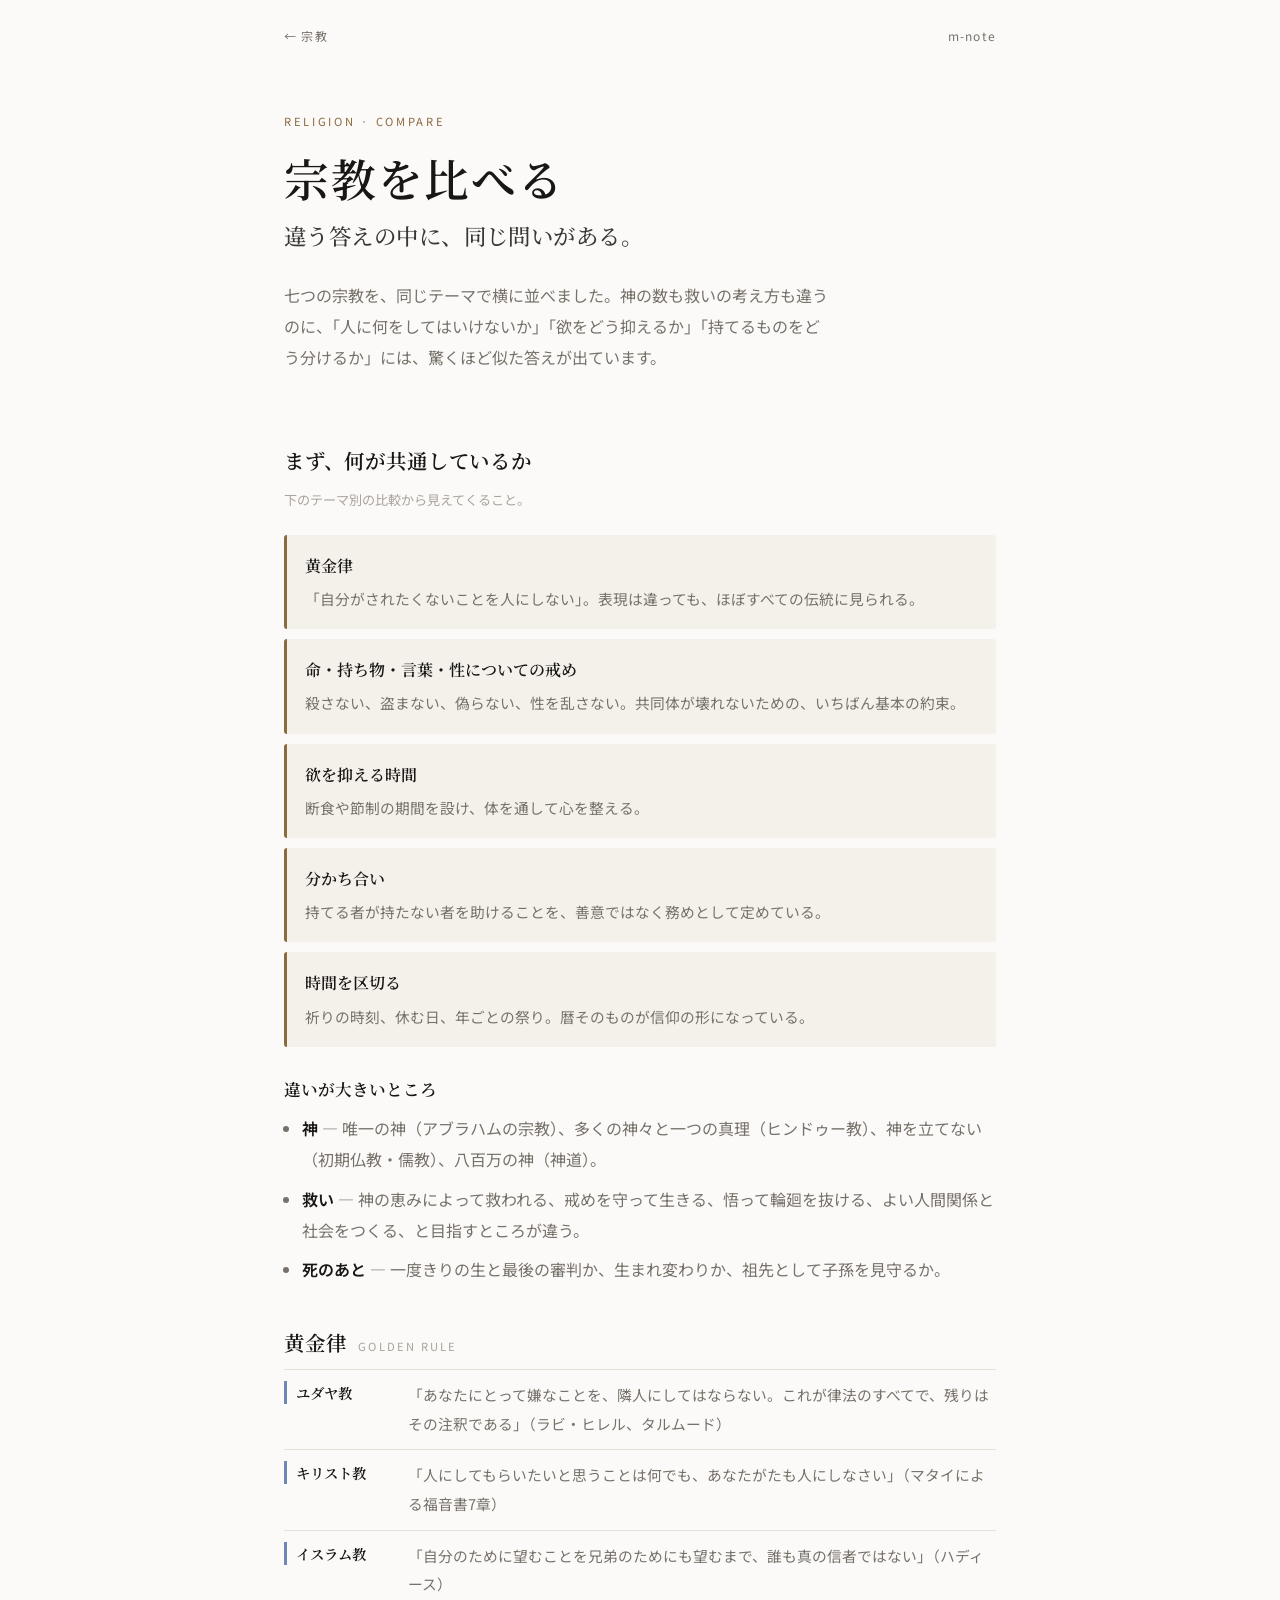
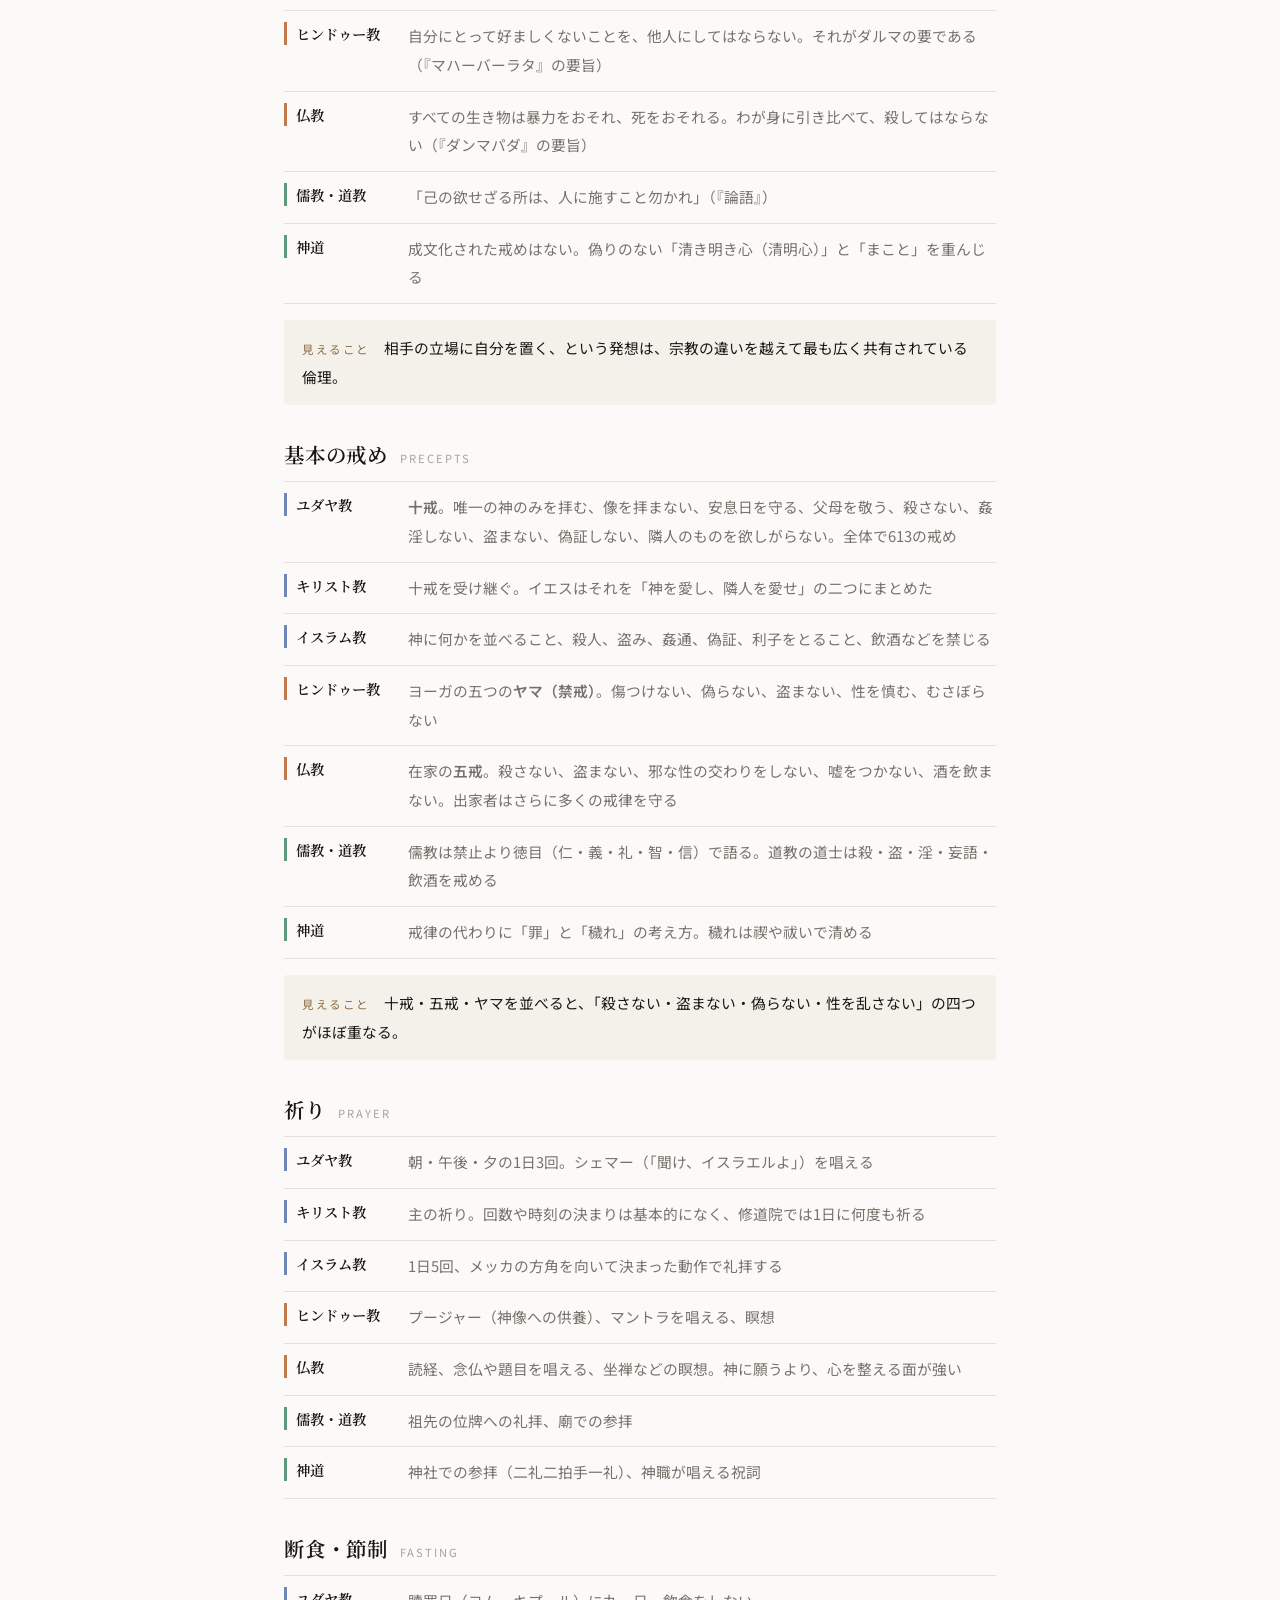
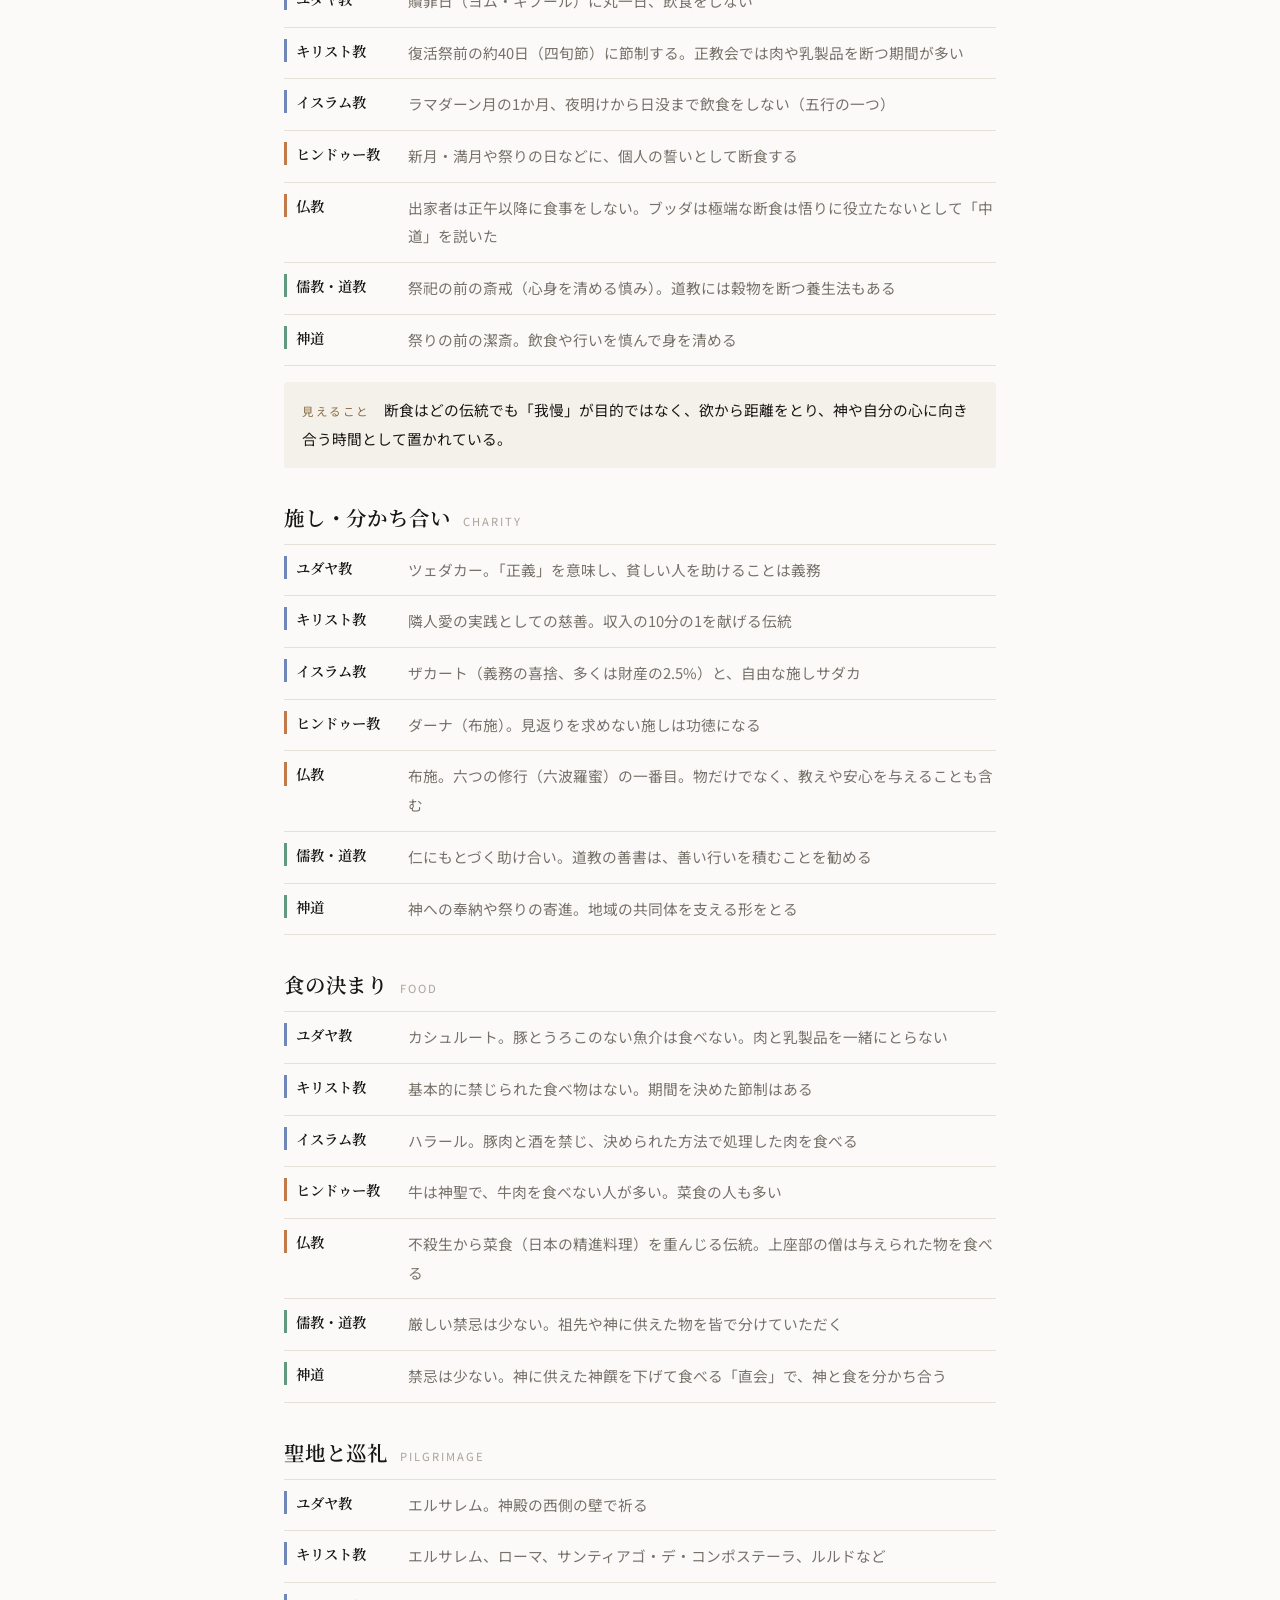
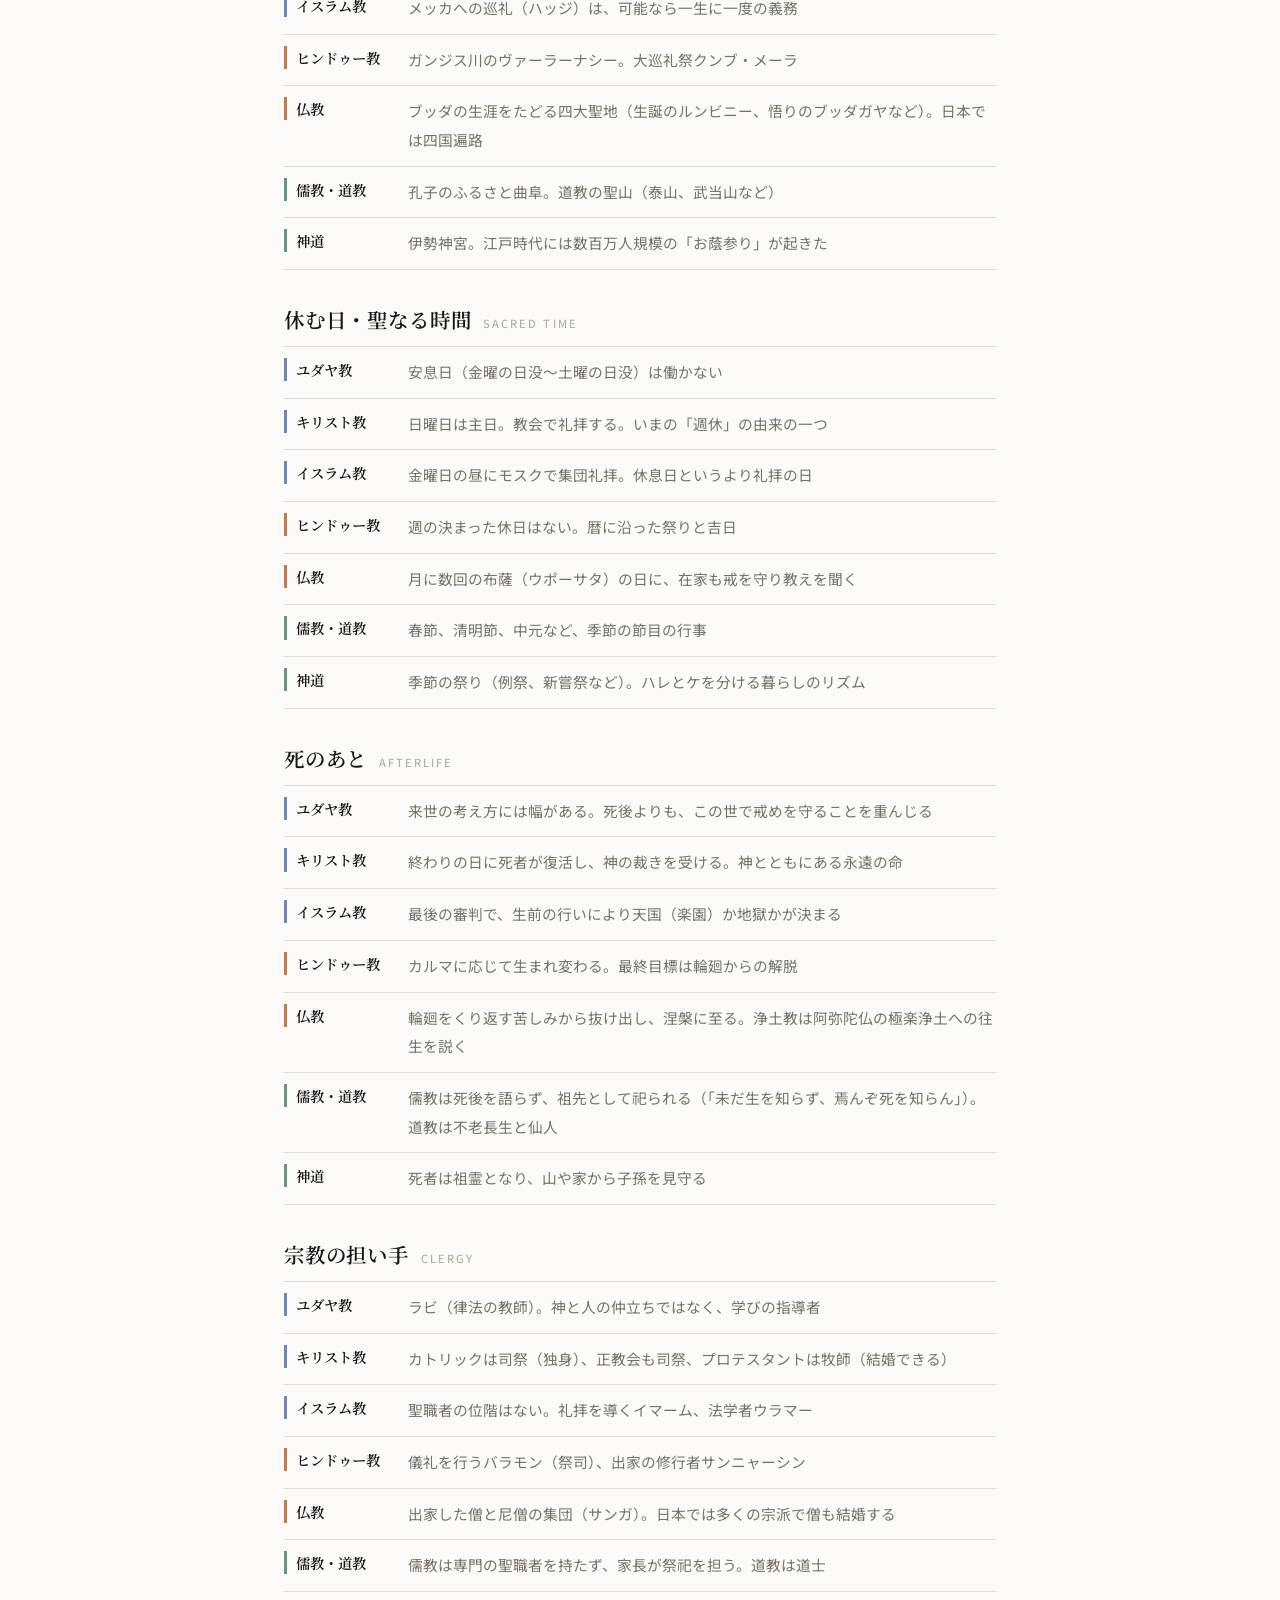
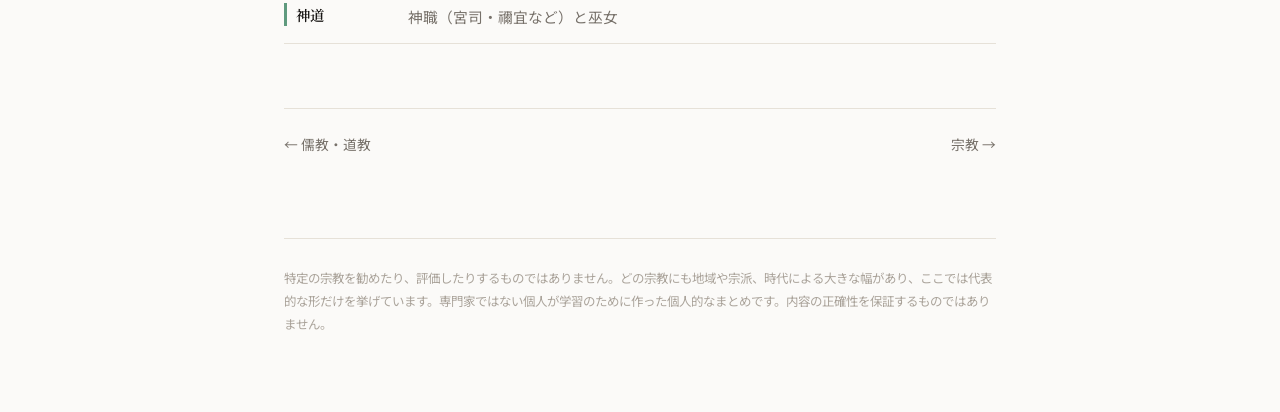
==== compare.html @ dc2576c8 "ユダヤ教・キリスト教・イスラム教・ヒンドゥー教・儒教道教のノートと、宗教を比べるページを追加 Co-Authored-By: Claude Opus 5.5 <noreply@anthropic.co" ====
<!DOCTYPE html>
<html lang="ja">
<head>
<meta charset="UTF-8">
<meta name="viewport" content="width=device-width, initial-scale=1">
<title>宗教を比べる｜宗教</title>
<meta name="description" content="ユダヤ教・キリスト教・イスラム教・ヒンドゥー教・仏教・儒教道教・神道の七つを、黄金律、戒め、祈り、断食、施し、食の決まり、巡礼、休む日、死のあと、担い手のテーマで並べて比べるノート。">
<link rel="preconnect" href="https://fonts.googleapis.com">
<link rel="preconnect" href="https://fonts.gstatic.com" crossorigin>
<link href="https://fonts.googleapis.com/css2?family=Noto+Sans+JP:wght@400;500;700&family=Noto+Serif+JP:wght@500;600;700&display=swap" rel="stylesheet">
<link rel="stylesheet" href="style.css">
</head>
<body>
<div class="wrap">
  <div class="top"><a class="back" href="./">← 宗教</a><a class="sitemark" href="../">m-note</a></div>

  <header class="hero">
    <p class="eyebrow">RELIGION · COMPARE</p>
    <h1>宗教を比べる</h1>
    <p class="mn-tagline">違う答えの中に、同じ問いがある。</p>
    <p class="lead">七つの宗教を、同じテーマで横に並べました。神の数も救いの考え方も違うのに、「人に何をしてはいけないか」「欲をどう抑えるか」「持てるものをどう分けるか」には、驚くほど似た答えが出ています。</p>
  </header>

  <section>
    <h2>まず、何が共通しているか</h2>
    <p class="note">下のテーマ別の比較から見えてくること。</p>
    <ul class="points">
      <li><b>黄金律</b><span>「自分がされたくないことを人にしない」。表現は違っても、ほぼすべての伝統に見られる。</span></li>
      <li><b>命・持ち物・言葉・性についての戒め</b><span>殺さない、盗まない、偽らない、性を乱さない。共同体が壊れないための、いちばん基本の約束。</span></li>
      <li><b>欲を抑える時間</b><span>断食や節制の期間を設け、体を通して心を整える。</span></li>
      <li><b>分かち合い</b><span>持てる者が持たない者を助けることを、善意ではなく務めとして定めている。</span></li>
      <li><b>時間を区切る</b><span>祈りの時刻、休む日、年ごとの祭り。暦そのものが信仰の形になっている。</span></li>
    </ul>
    <h3>違いが大きいところ</h3>
    <ul class="plain">
      <li><strong>神</strong> — 唯一の神（アブラハムの宗教）、多くの神々と一つの真理（ヒンドゥー教）、神を立てない（初期仏教・儒教）、八百万の神（神道）。</li>
      <li><strong>救い</strong> — 神の恵みによって救われる、戒めを守って生きる、悟って輪廻を抜ける、よい人間関係と社会をつくる、と目指すところが違う。</li>
      <li><strong>死のあと</strong> — 一度きりの生と最後の審判か、生まれ変わりか、祖先として子孫を見守るか。</li>
    </ul>
  </section>

  <div class="theme" id="golden">
    <h2>黄金律<small>GOLDEN RULE</small></h2>
    <div class="cmp">
      <div class="abraham"><b>ユダヤ教</b><span>「あなたにとって嫌なことを、隣人にしてはならない。これが律法のすべてで、残りはその注釈である」（ラビ・ヒレル、タルムード）</span></div>
      <div class="abraham"><b>キリスト教</b><span>「人にしてもらいたいと思うことは何でも、あなたがたも人にしなさい」（マタイによる福音書7章）</span></div>
      <div class="abraham"><b>イスラム教</b><span>「自分のために望むことを兄弟のためにも望むまで、誰も真の信者ではない」（ハディース）</span></div>
      <div class="india"><b>ヒンドゥー教</b><span>自分にとって好ましくないことを、他人にしてはならない。それがダルマの要である（『マハーバーラタ』の要旨）</span></div>
      <div class="india"><b>仏教</b><span>すべての生き物は暴力をおそれ、死をおそれる。わが身に引き比べて、殺してはならない（『ダンマパダ』の要旨）</span></div>
      <div class="eastasia"><b>儒教・道教</b><span>「己の欲せざる所は、人に施すこと勿かれ」（『論語』）</span></div>
      <div class="eastasia"><b>神道</b><span>成文化された戒めはない。偽りのない「清き明き心（清明心）」と「まこと」を重んじる</span></div>
    </div>
    <p class="insight">相手の立場に自分を置く、という発想は、宗教の違いを越えて最も広く共有されている倫理。</p>
  </div>

  <div class="theme" id="precepts">
    <h2>基本の戒め<small>PRECEPTS</small></h2>
    <div class="cmp">
      <div class="abraham"><b>ユダヤ教</b><span><strong>十戒</strong>。唯一の神のみを拝む、像を拝まない、安息日を守る、父母を敬う、殺さない、姦淫しない、盗まない、偽証しない、隣人のものを欲しがらない。全体で613の戒め</span></div>
      <div class="abraham"><b>キリスト教</b><span>十戒を受け継ぐ。イエスはそれを「神を愛し、隣人を愛せ」の二つにまとめた</span></div>
      <div class="abraham"><b>イスラム教</b><span>神に何かを並べること、殺人、盗み、姦通、偽証、利子をとること、飲酒などを禁じる</span></div>
      <div class="india"><b>ヒンドゥー教</b><span>ヨーガの五つの<strong>ヤマ（禁戒）</strong>。傷つけない、偽らない、盗まない、性を慎む、むさぼらない</span></div>
      <div class="india"><b>仏教</b><span>在家の<strong>五戒</strong>。殺さない、盗まない、邪な性の交わりをしない、嘘をつかない、酒を飲まない。出家者はさらに多くの戒律を守る</span></div>
      <div class="eastasia"><b>儒教・道教</b><span>儒教は禁止より徳目（仁・義・礼・智・信）で語る。道教の道士は殺・盗・淫・妄語・飲酒を戒める</span></div>
      <div class="eastasia"><b>神道</b><span>戒律の代わりに「罪」と「穢れ」の考え方。穢れは禊や祓いで清める</span></div>
    </div>
    <p class="insight">十戒・五戒・ヤマを並べると、「殺さない・盗まない・偽らない・性を乱さない」の四つがほぼ重なる。</p>
  </div>

  <div class="theme" id="prayer">
    <h2>祈り<small>PRAYER</small></h2>
    <div class="cmp">
      <div class="abraham"><b>ユダヤ教</b><span>朝・午後・夕の1日3回。シェマー（「聞け、イスラエルよ」）を唱える</span></div>
      <div class="abraham"><b>キリスト教</b><span>主の祈り。回数や時刻の決まりは基本的になく、修道院では1日に何度も祈る</span></div>
      <div class="abraham"><b>イスラム教</b><span>1日5回、メッカの方角を向いて決まった動作で礼拝する</span></div>
      <div class="india"><b>ヒンドゥー教</b><span>プージャー（神像への供養）、マントラを唱える、瞑想</span></div>
      <div class="india"><b>仏教</b><span>読経、念仏や題目を唱える、坐禅などの瞑想。神に願うより、心を整える面が強い</span></div>
      <div class="eastasia"><b>儒教・道教</b><span>祖先の位牌への礼拝、廟での参拝</span></div>
      <div class="eastasia"><b>神道</b><span>神社での参拝（二礼二拍手一礼）、神職が唱える祝詞</span></div>
    </div>
  </div>

  <div class="theme" id="fasting">
    <h2>断食・節制<small>FASTING</small></h2>
    <div class="cmp">
      <div class="abraham"><b>ユダヤ教</b><span>贖罪日（ヨム・キプール）に丸一日、飲食をしない</span></div>
      <div class="abraham"><b>キリスト教</b><span>復活祭前の約40日（四旬節）に節制する。正教会では肉や乳製品を断つ期間が多い</span></div>
      <div class="abraham"><b>イスラム教</b><span>ラマダーン月の1か月、夜明けから日没まで飲食をしない（五行の一つ）</span></div>
      <div class="india"><b>ヒンドゥー教</b><span>新月・満月や祭りの日などに、個人の誓いとして断食する</span></div>
      <div class="india"><b>仏教</b><span>出家者は正午以降に食事をしない。ブッダは極端な断食は悟りに役立たないとして「中道」を説いた</span></div>
      <div class="eastasia"><b>儒教・道教</b><span>祭祀の前の斎戒（心身を清める慎み）。道教には穀物を断つ養生法もある</span></div>
      <div class="eastasia"><b>神道</b><span>祭りの前の潔斎。飲食や行いを慎んで身を清める</span></div>
    </div>
    <p class="insight">断食はどの伝統でも「我慢」が目的ではなく、欲から距離をとり、神や自分の心に向き合う時間として置かれている。</p>
  </div>

  <div class="theme" id="charity">
    <h2>施し・分かち合い<small>CHARITY</small></h2>
    <div class="cmp">
      <div class="abraham"><b>ユダヤ教</b><span>ツェダカー。「正義」を意味し、貧しい人を助けることは義務</span></div>
      <div class="abraham"><b>キリスト教</b><span>隣人愛の実践としての慈善。収入の10分の1を献げる伝統</span></div>
      <div class="abraham"><b>イスラム教</b><span>ザカート（義務の喜捨、多くは財産の2.5%）と、自由な施しサダカ</span></div>
      <div class="india"><b>ヒンドゥー教</b><span>ダーナ（布施）。見返りを求めない施しは功徳になる</span></div>
      <div class="india"><b>仏教</b><span>布施。六つの修行（六波羅蜜）の一番目。物だけでなく、教えや安心を与えることも含む</span></div>
      <div class="eastasia"><b>儒教・道教</b><span>仁にもとづく助け合い。道教の善書は、善い行いを積むことを勧める</span></div>
      <div class="eastasia"><b>神道</b><span>神への奉納や祭りの寄進。地域の共同体を支える形をとる</span></div>
    </div>
  </div>

  <div class="theme" id="food">
    <h2>食の決まり<small>FOOD</small></h2>
    <div class="cmp">
      <div class="abraham"><b>ユダヤ教</b><span>カシュルート。豚とうろこのない魚介は食べない。肉と乳製品を一緒にとらない</span></div>
      <div class="abraham"><b>キリスト教</b><span>基本的に禁じられた食べ物はない。期間を決めた節制はある</span></div>
      <div class="abraham"><b>イスラム教</b><span>ハラール。豚肉と酒を禁じ、決められた方法で処理した肉を食べる</span></div>
      <div class="india"><b>ヒンドゥー教</b><span>牛は神聖で、牛肉を食べない人が多い。菜食の人も多い</span></div>
      <div class="india"><b>仏教</b><span>不殺生から菜食（日本の精進料理）を重んじる伝統。上座部の僧は与えられた物を食べる</span></div>
      <div class="eastasia"><b>儒教・道教</b><span>厳しい禁忌は少ない。祖先や神に供えた物を皆で分けていただく</span></div>
      <div class="eastasia"><b>神道</b><span>禁忌は少ない。神に供えた神饌を下げて食べる「直会」で、神と食を分かち合う</span></div>
    </div>
  </div>

  <div class="theme" id="pilgrimage">
    <h2>聖地と巡礼<small>PILGRIMAGE</small></h2>
    <div class="cmp">
      <div class="abraham"><b>ユダヤ教</b><span>エルサレム。神殿の西側の壁で祈る</span></div>
      <div class="abraham"><b>キリスト教</b><span>エルサレム、ローマ、サンティアゴ・デ・コンポステーラ、ルルドなど</span></div>
      <div class="abraham"><b>イスラム教</b><span>メッカへの巡礼（ハッジ）は、可能なら一生に一度の義務</span></div>
      <div class="india"><b>ヒンドゥー教</b><span>ガンジス川のヴァーラーナシー。大巡礼祭クンブ・メーラ</span></div>
      <div class="india"><b>仏教</b><span>ブッダの生涯をたどる四大聖地（生誕のルンビニー、悟りのブッダガヤなど）。日本では四国遍路</span></div>
      <div class="eastasia"><b>儒教・道教</b><span>孔子のふるさと曲阜。道教の聖山（泰山、武当山など）</span></div>
      <div class="eastasia"><b>神道</b><span>伊勢神宮。江戸時代には数百万人規模の「お蔭参り」が起きた</span></div>
    </div>
  </div>

  <div class="theme" id="rest">
    <h2>休む日・聖なる時間<small>SACRED TIME</small></h2>
    <div class="cmp">
      <div class="abraham"><b>ユダヤ教</b><span>安息日（金曜の日没〜土曜の日没）は働かない</span></div>
      <div class="abraham"><b>キリスト教</b><span>日曜日は主日。教会で礼拝する。いまの「週休」の由来の一つ</span></div>
      <div class="abraham"><b>イスラム教</b><span>金曜日の昼にモスクで集団礼拝。休息日というより礼拝の日</span></div>
      <div class="india"><b>ヒンドゥー教</b><span>週の決まった休日はない。暦に沿った祭りと吉日</span></div>
      <div class="india"><b>仏教</b><span>月に数回の布薩（ウポーサタ）の日に、在家も戒を守り教えを聞く</span></div>
      <div class="eastasia"><b>儒教・道教</b><span>春節、清明節、中元など、季節の節目の行事</span></div>
      <div class="eastasia"><b>神道</b><span>季節の祭り（例祭、新嘗祭など）。ハレとケを分ける暮らしのリズム</span></div>
    </div>
  </div>

  <div class="theme" id="afterlife">
    <h2>死のあと<small>AFTERLIFE</small></h2>
    <div class="cmp">
      <div class="abraham"><b>ユダヤ教</b><span>来世の考え方には幅がある。死後よりも、この世で戒めを守ることを重んじる</span></div>
      <div class="abraham"><b>キリスト教</b><span>終わりの日に死者が復活し、神の裁きを受ける。神とともにある永遠の命</span></div>
      <div class="abraham"><b>イスラム教</b><span>最後の審判で、生前の行いにより天国（楽園）か地獄かが決まる</span></div>
      <div class="india"><b>ヒンドゥー教</b><span>カルマに応じて生まれ変わる。最終目標は輪廻からの解脱</span></div>
      <div class="india"><b>仏教</b><span>輪廻をくり返す苦しみから抜け出し、涅槃に至る。浄土教は阿弥陀仏の極楽浄土への往生を説く</span></div>
      <div class="eastasia"><b>儒教・道教</b><span>儒教は死後を語らず、祖先として祀られる（「未だ生を知らず、焉んぞ死を知らん」）。道教は不老長生と仙人</span></div>
      <div class="eastasia"><b>神道</b><span>死者は祖霊となり、山や家から子孫を見守る</span></div>
    </div>
  </div>

  <div class="theme" id="clergy">
    <h2>宗教の担い手<small>CLERGY</small></h2>
    <div class="cmp">
      <div class="abraham"><b>ユダヤ教</b><span>ラビ（律法の教師）。神と人の仲立ちではなく、学びの指導者</span></div>
      <div class="abraham"><b>キリスト教</b><span>カトリックは司祭（独身）、正教会も司祭、プロテスタントは牧師（結婚できる）</span></div>
      <div class="abraham"><b>イスラム教</b><span>聖職者の位階はない。礼拝を導くイマーム、法学者ウラマー</span></div>
      <div class="india"><b>ヒンドゥー教</b><span>儀礼を行うバラモン（祭司）、出家の修行者サンニャーシン</span></div>
      <div class="india"><b>仏教</b><span>出家した僧と尼僧の集団（サンガ）。日本では多くの宗派で僧も結婚する</span></div>
      <div class="eastasia"><b>儒教・道教</b><span>儒教は専門の聖職者を持たず、家長が祭祀を担う。道教は道士</span></div>
      <div class="eastasia"><b>神道</b><span>神職（宮司・禰宜など）と巫女</span></div>
    </div>
  </div>

  <nav class="pager"><a href="confucianism-taoism.html">← 儒教・道教</a><a href="./">宗教 →</a></nav>

  <footer>
    <p>特定の宗教を勧めたり、評価したりするものではありません。どの宗教にも地域や宗派、時代による大きな幅があり、ここでは代表的な形だけを挙げています。専門家ではない個人が学習のために作った個人的なまとめです。内容の正確性を保証するものではありません。</p>
  </footer>
</div>
</body>
</html>
---- style.css ----
/* 宗教ノートの各ページで共通に使うスタイル(入口の index.html は自己完結) */
:root{
  --bg:#fbfaf8; --ink:#191715; --muted:#77716a; --faint:#aaa39a;
  --line:#e6e1d8; --card:#f4f1eb; --accent:#8a6a3f;
  --c-abraham:#6f86b8; --c-india:#c27a4a; --c-eastasia:#5f9a7e;
}
@media (prefers-color-scheme: dark){
  :root:not([data-theme="light"]){
    --bg:#100f0e; --ink:#efece7; --muted:#958f85; --faint:#5f5a52;
    --line:#272421; --card:#181614; --accent:#c9a273;
    --c-abraham:#8fa6d8; --c-india:#e09a6a; --c-eastasia:#7fbf9f;
  }
}
:root[data-theme="dark"]{
  --bg:#100f0e; --ink:#efece7; --muted:#958f85; --faint:#5f5a52;
  --line:#272421; --card:#181614; --accent:#c9a273;
  --c-abraham:#8fa6d8; --c-india:#e09a6a; --c-eastasia:#7fbf9f;
}
*{box-sizing:border-box}
body{margin:0;background:var(--bg);color:var(--ink);font-family:"Noto Sans JP",system-ui,sans-serif;
  font-size:16px;line-height:1.95;-webkit-font-smoothing:antialiased}
body.abraham{--fam:var(--c-abraham)} body.india{--fam:var(--c-india)} body.eastasia{--fam:var(--c-eastasia)}
a{color:inherit}
.wrap{max-width:48rem;margin:0 auto;padding:0 16px}
@media (min-width:640px){.wrap{padding:0 28px}}

.top{display:flex;justify-content:space-between;gap:12px;padding:24px 0 0}
.back,.sitemark{font-size:.75rem;letter-spacing:.1em;color:var(--muted);text-decoration:none}
.back:hover,.sitemark:hover{color:var(--ink)}

header.hero{padding:64px 0 16px}
.eyebrow{font-size:.7rem;letter-spacing:.24em;color:var(--fam,var(--accent));margin:0 0 14px}
h1{font-family:"Noto Serif JP",serif;font-weight:600;font-size:clamp(2rem,6vw,2.8rem);line-height:1.4;margin:0 0 6px;letter-spacing:.04em}
.mn-tagline{font-family:"Noto Serif JP",serif;font-weight:500;font-size:clamp(1.05rem,2.6vw,1.4rem);line-height:1.75;letter-spacing:.02em;margin:.1em 0 1.1em;opacity:.85}
.lead{color:var(--muted);margin:0;max-width:34em}

section{padding:52px 0 0}
h2{font-family:"Noto Serif JP",serif;font-weight:600;font-size:1.28rem;letter-spacing:.04em;margin:0 0 6px}
.note{color:var(--faint);font-size:.82rem;margin:0 0 22px}
h3{font-family:"Noto Serif JP",serif;font-weight:600;font-size:1.04rem;margin:26px 0 8px}
p{margin:0 0 14px}
strong{font-weight:600}

/* 一目でわかる */
dl.facts{display:grid;grid-template-columns:auto 1fr;gap:0;margin:0;border-top:1px solid var(--line)}
dl.facts dt,dl.facts dd{padding:11px 0;border-bottom:1px solid var(--line);margin:0;font-size:.93rem}
dl.facts dt{color:var(--faint);font-size:.78rem;letter-spacing:.08em;padding-right:22px;white-space:nowrap}

/* 教えのカード */
.points{list-style:none;margin:0;padding:0;display:grid;gap:10px}
.points li{padding:15px 18px;background:var(--card);border-radius:3px;border-left:3px solid var(--fam,var(--accent))}
.points b{display:block;font-family:"Noto Serif JP",serif;font-weight:600;margin-bottom:2px}
.points span{color:var(--muted);font-size:.92rem}
.quote{margin:18px 0;padding:2px 0 2px 18px;border-left:2px solid var(--fam,var(--accent));font-family:"Noto Serif JP",serif;font-size:1.02rem}
.quote small{display:block;font-family:"Noto Sans JP",sans-serif;font-size:.75rem;color:var(--faint);margin-top:4px}

/* 規律と実践 */
.practice{display:grid;grid-template-columns:1fr;gap:12px}
@media (min-width:640px){.practice{grid-template-columns:1fr 1fr}}
.practice div{padding:16px 18px;border:1px solid var(--line);border-radius:3px}
.practice h4{margin:0 0 6px;font-size:.74rem;letter-spacing:.16em;color:var(--fam,var(--accent));font-weight:500}
.practice p{margin:0;font-size:.92rem;color:var(--muted)}
.practice p strong{color:var(--ink)}

ul.plain{margin:0;padding-left:1.1em;color:var(--muted)}
ul.plain li{margin:0 0 8px}
ul.plain li strong{color:var(--ink)}

.tl{margin-top:30px;font-size:.9rem}
.tl a{color:var(--fam,var(--accent))}

/* 前後のページ */
.pager{display:flex;justify-content:space-between;gap:12px;margin-top:64px;padding-top:22px;border-top:1px solid var(--line);font-size:.86rem}
.pager a{text-decoration:none;color:var(--muted)}
.pager a:hover{color:var(--ink)}

/* 比較ページ */
.theme{padding:30px 0 0}
.theme h2{display:flex;align-items:baseline;gap:12px}
.theme h2 small{font-family:"Noto Sans JP",sans-serif;font-weight:400;font-size:.7rem;letter-spacing:.18em;color:var(--faint)}
.cmp{display:grid;grid-template-columns:1fr;gap:0;border-top:1px solid var(--line)}
.cmp div{display:grid;grid-template-columns:7.5em 1fr;gap:14px;padding:11px 0;border-bottom:1px solid var(--line);font-size:.92rem}
.cmp b{font-family:"Noto Serif JP",serif;font-weight:600;font-size:.9rem;border-left:3px solid var(--fam);padding-left:9px;line-height:1.6;align-self:start}
.cmp .abraham{--fam:var(--c-abraham)} .cmp .india{--fam:var(--c-india)} .cmp .eastasia{--fam:var(--c-eastasia)}
.cmp span{color:var(--muted)}
.insight{margin:16px 0 0;padding:14px 18px;background:var(--card);border-radius:3px;font-size:.92rem}
.insight::before{content:"見えること　";font-size:.72rem;letter-spacing:.14em;color:var(--accent)}
@media (max-width:480px){.cmp div{grid-template-columns:1fr;gap:2px}}

footer{margin:80px 0 0;padding:28px 0 64px;border-top:1px solid var(--line)}
footer p{font-size:.78rem;color:var(--faint);line-height:1.85;margin:0 0 12px}
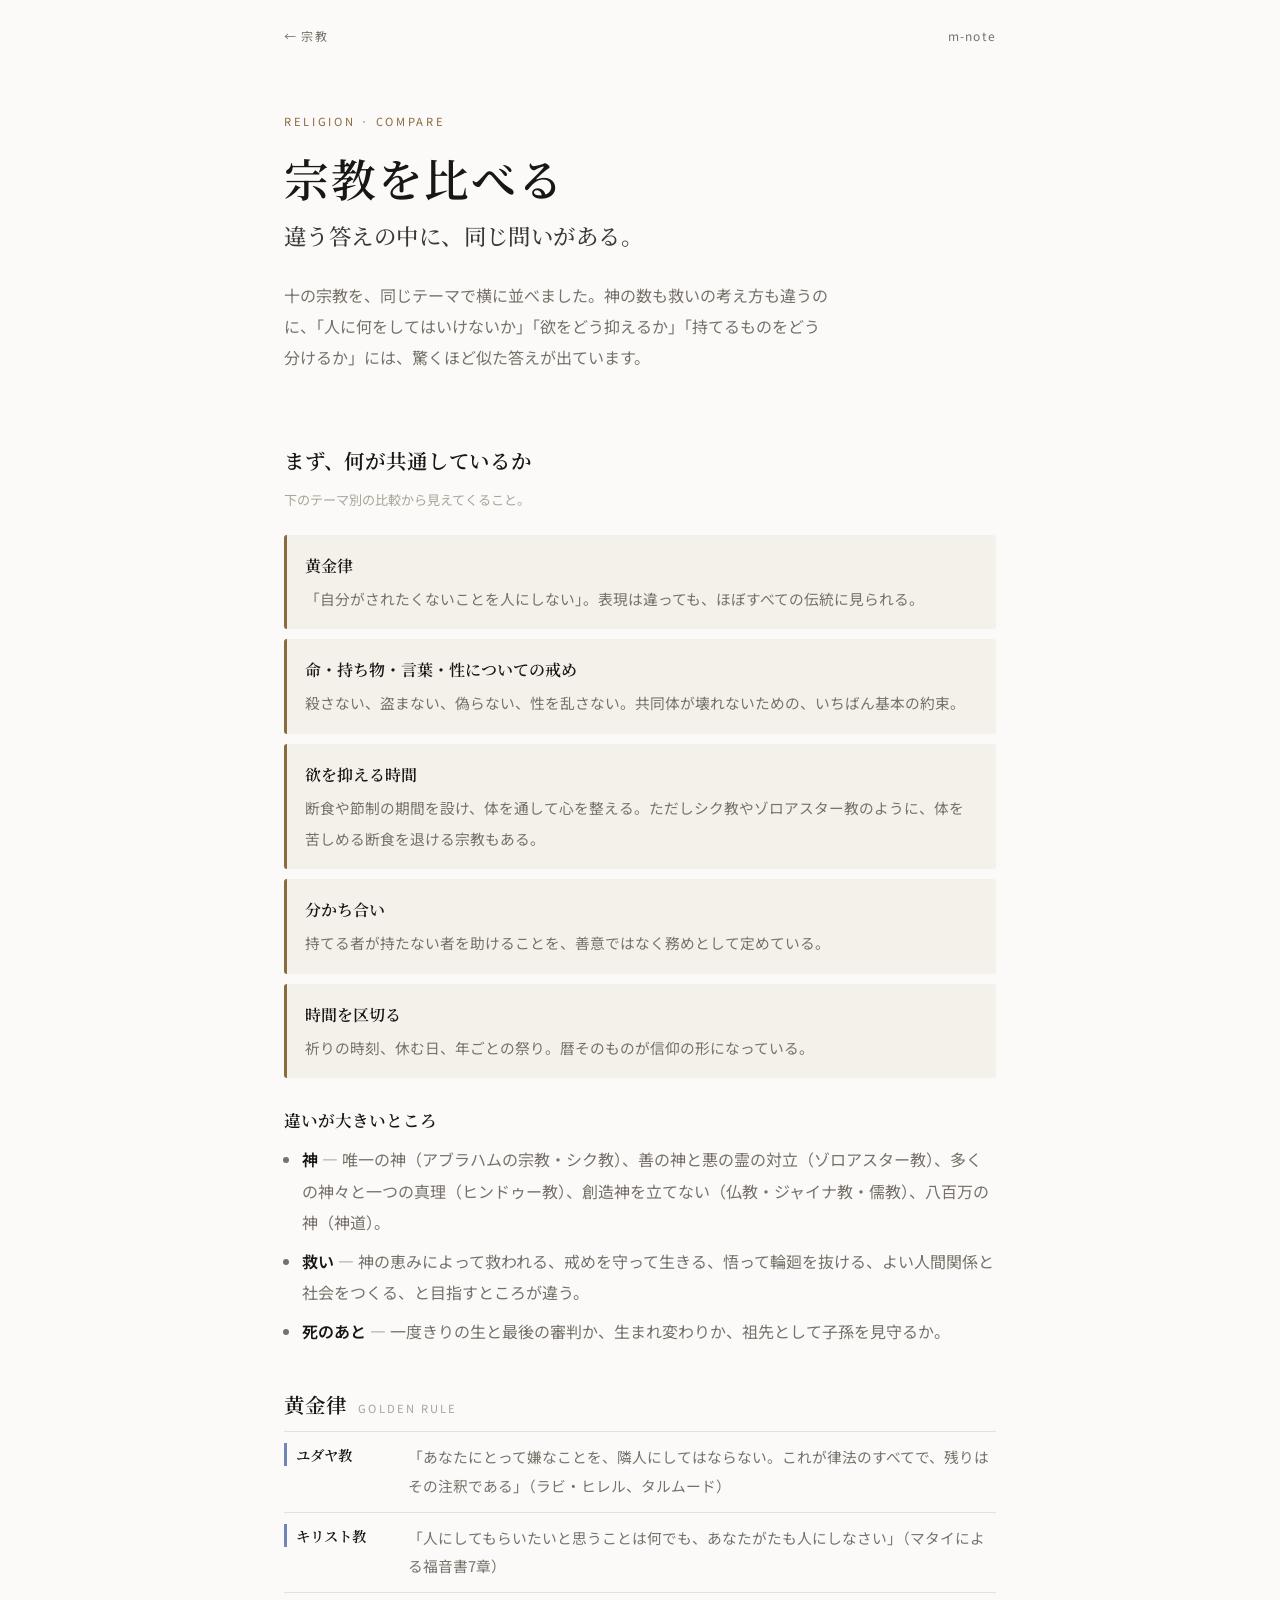
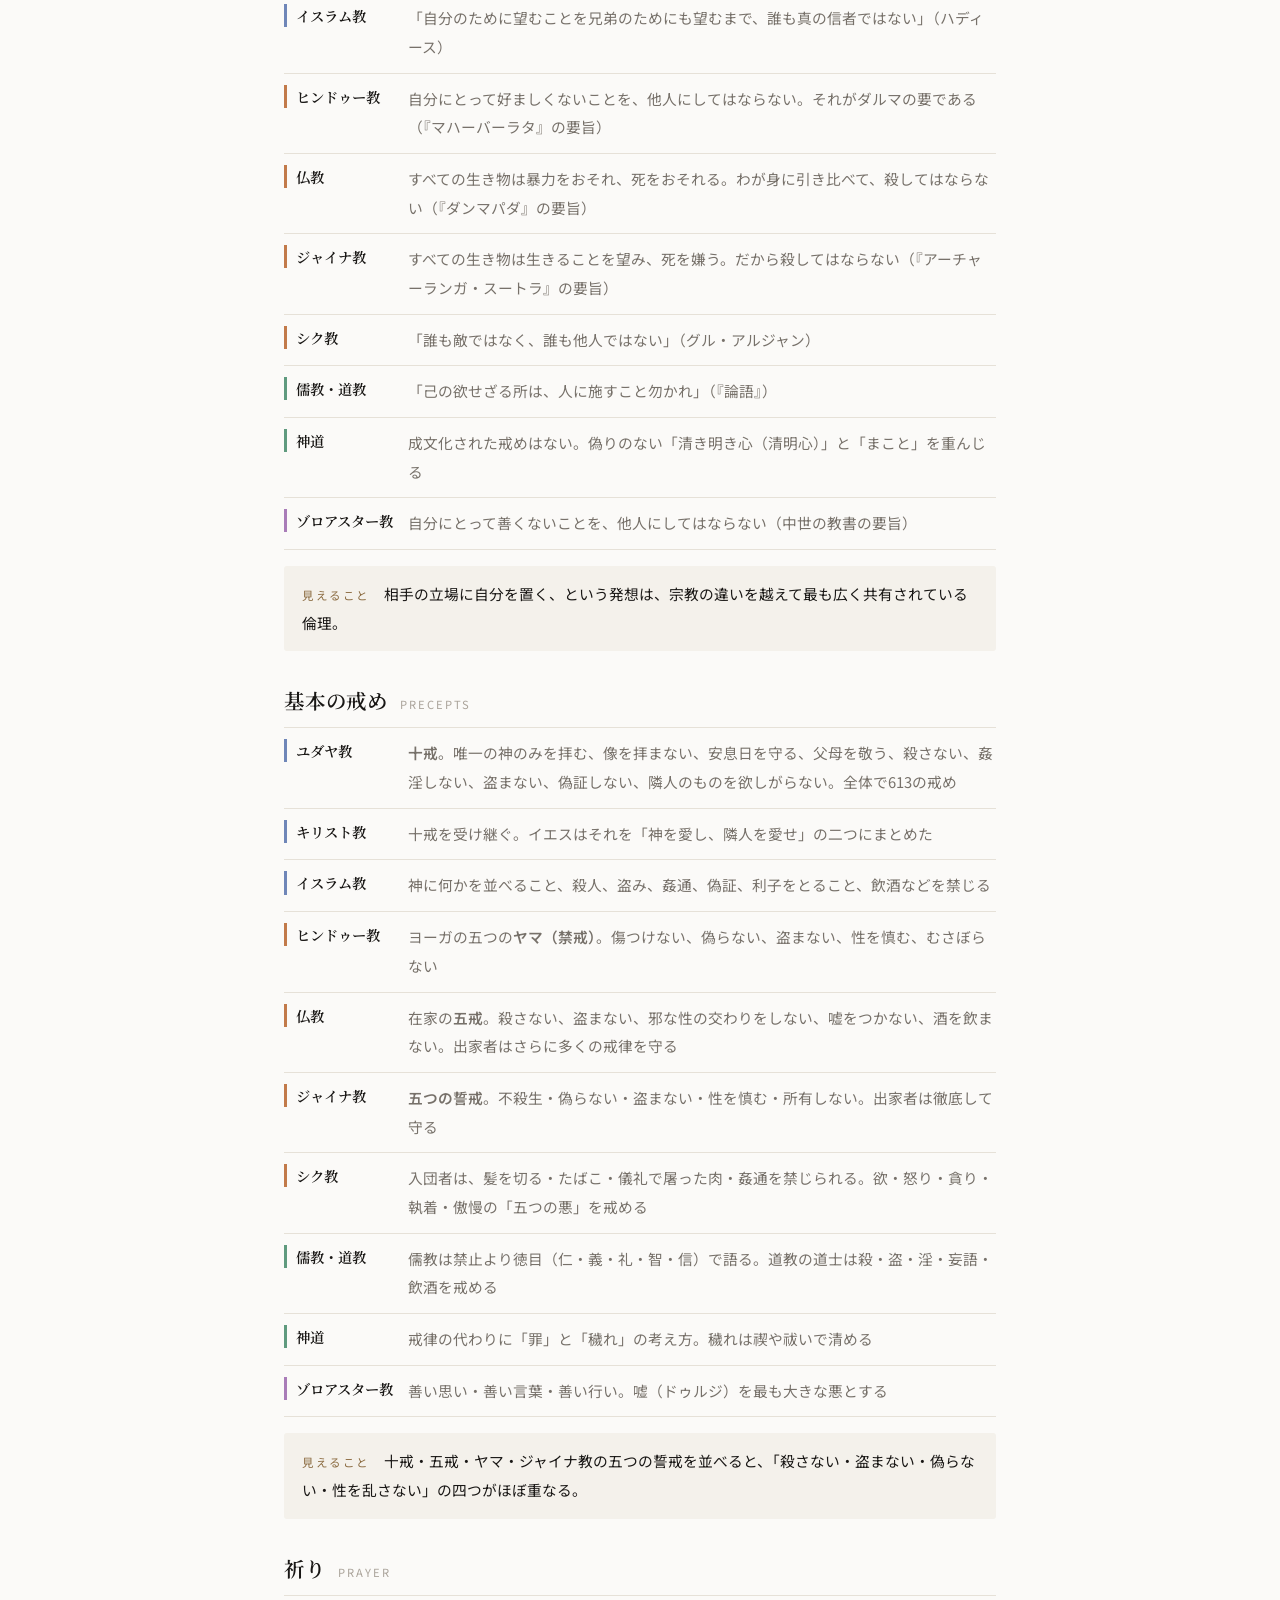
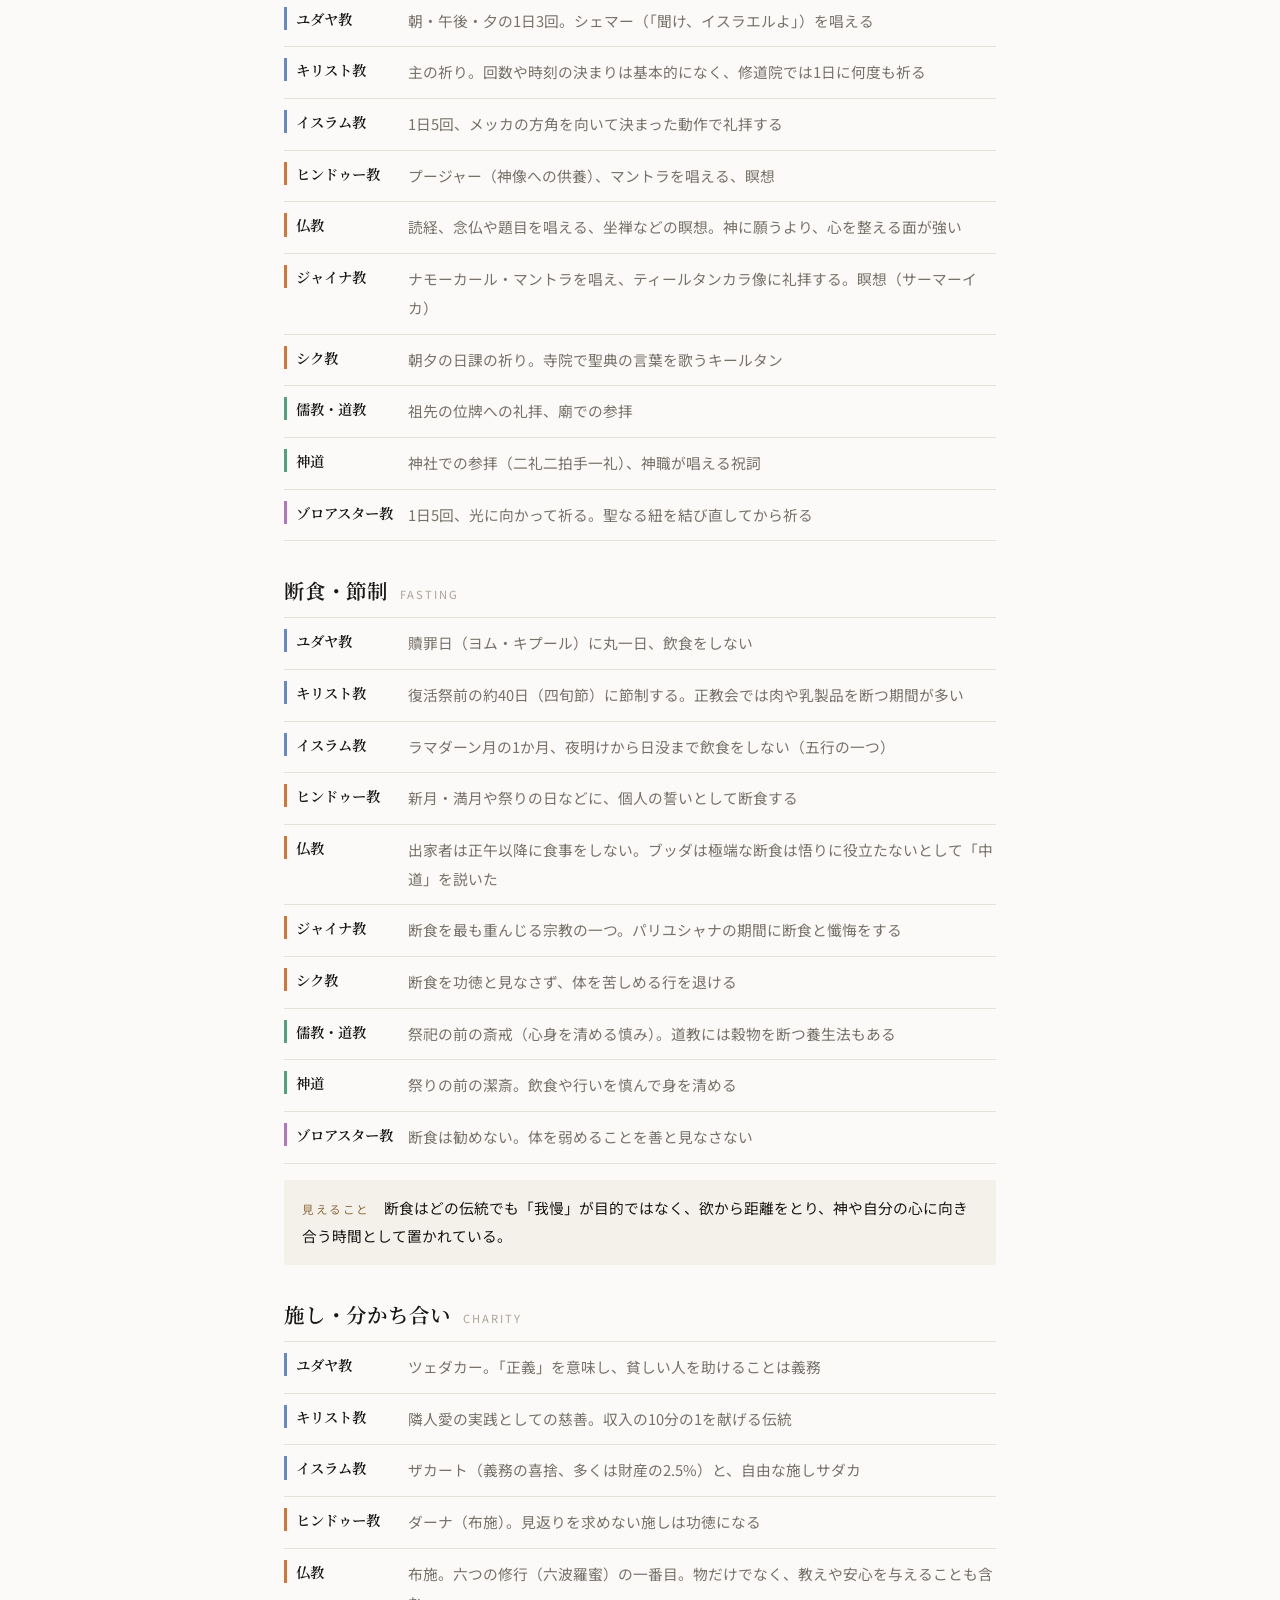
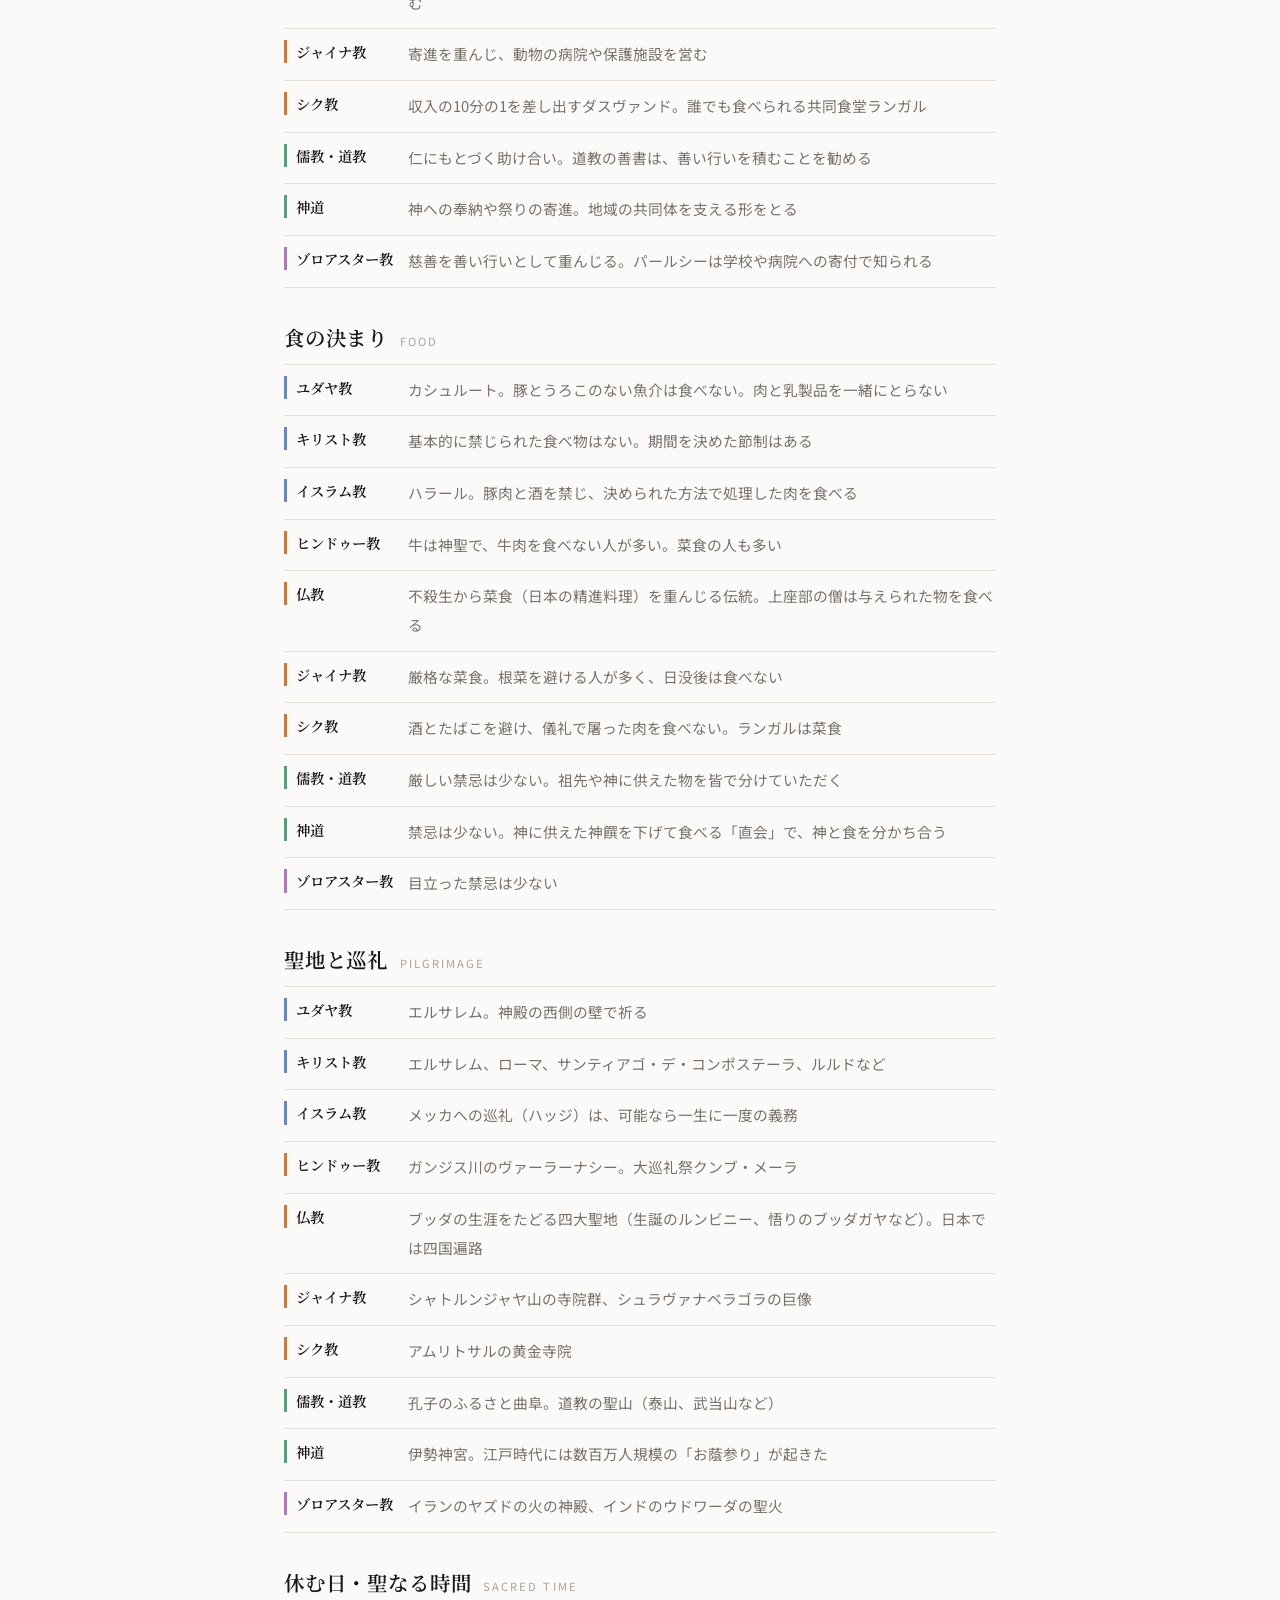
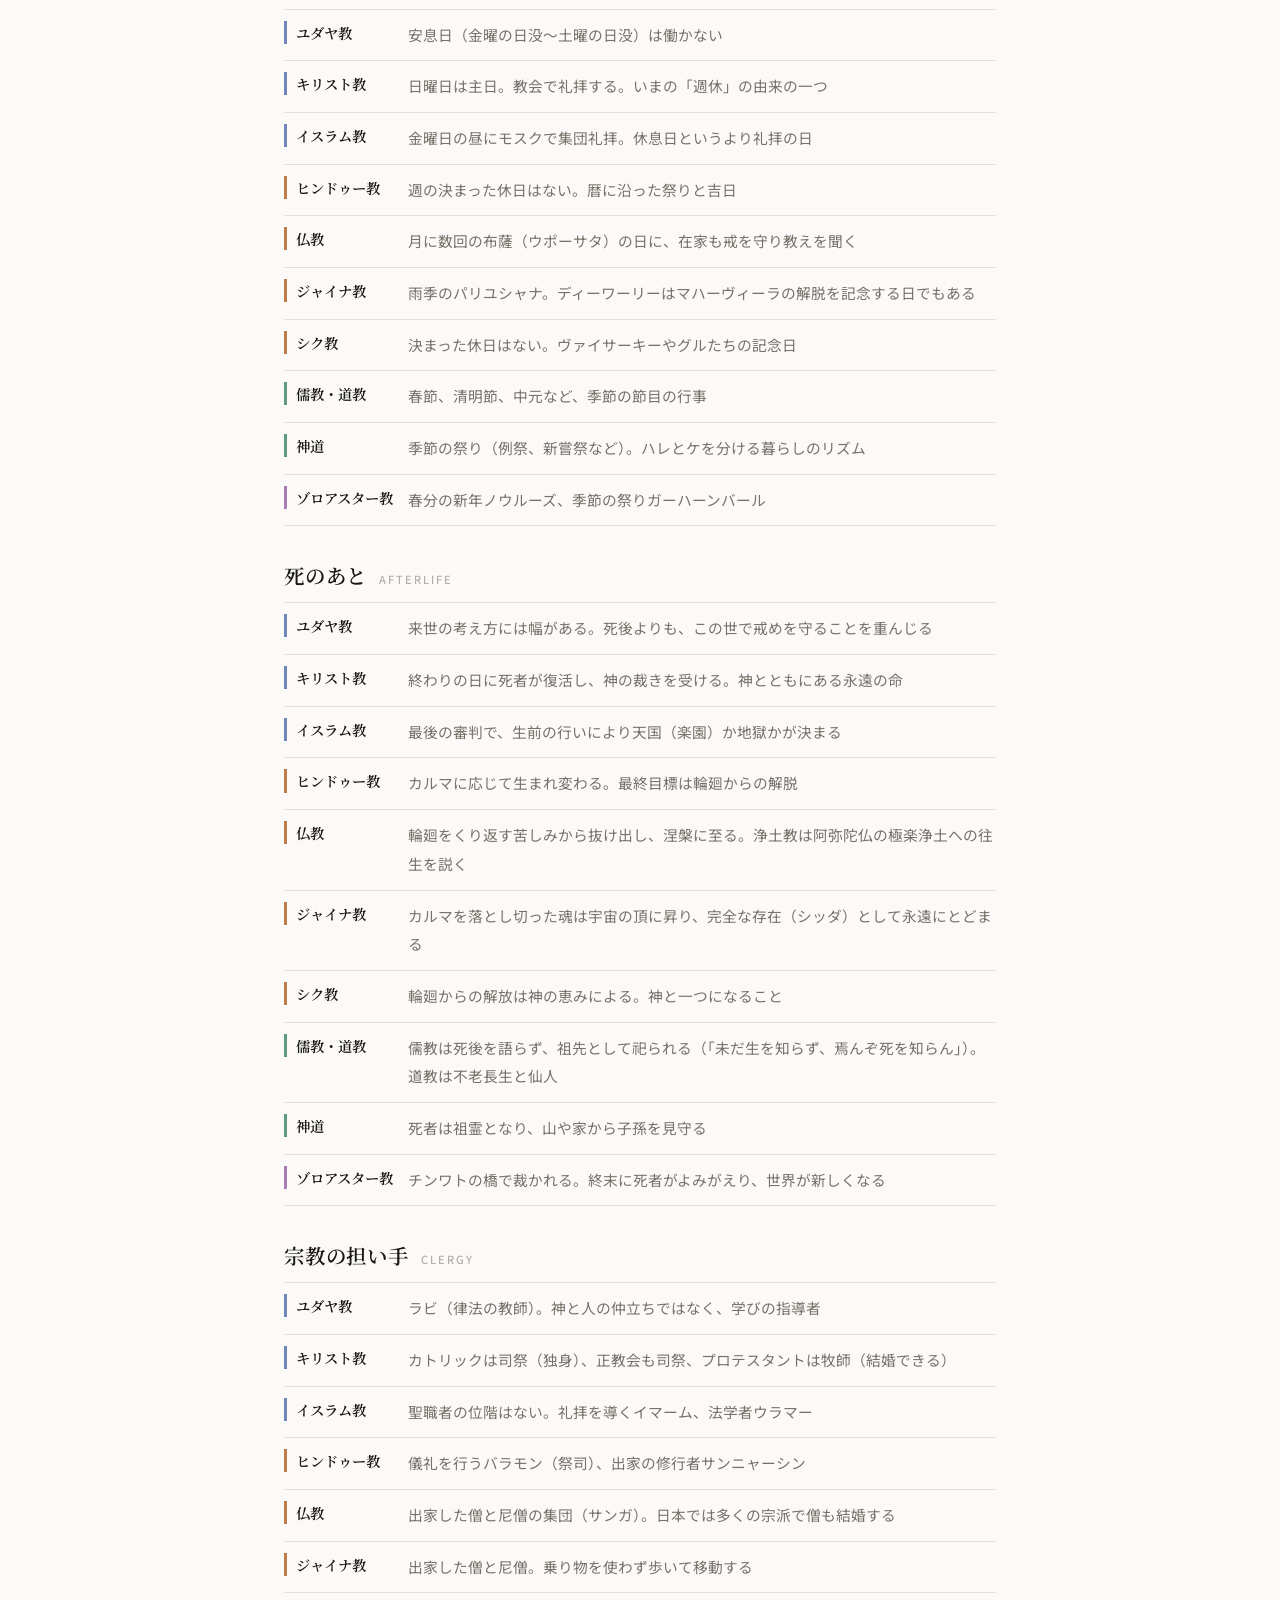
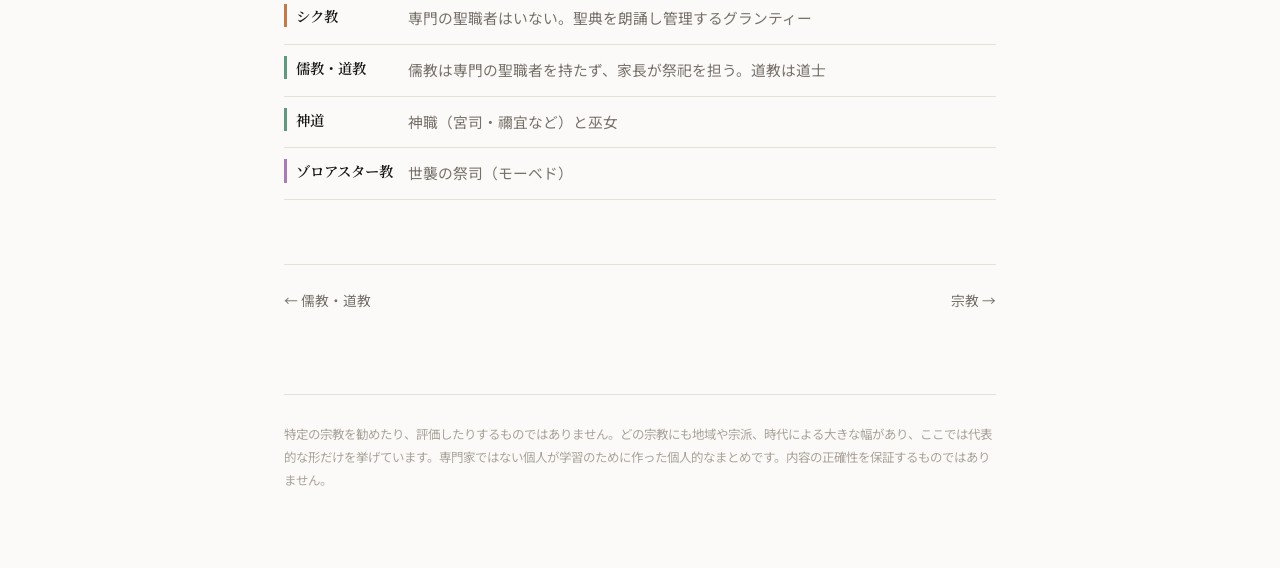
==== commit 5d2becba: "ジャイナ教・シク教・ゾロアスター教のノートを追加、比較を十の宗教に拡張 Co-Authored-By: Claude Opus 5.5 <noreply@anthropic.com>" ====
--- a/compare.html
+++ b/compare.html
@@ -4,7 +4,7 @@
 <meta charset="UTF-8">
 <meta name="viewport" content="width=device-width, initial-scale=1">
 <title>宗教を比べる｜宗教</title>
-<meta name="description" content="ユダヤ教・キリスト教・イスラム教・ヒンドゥー教・仏教・儒教道教・神道の七つを、黄金律、戒め、祈り、断食、施し、食の決まり、巡礼、休む日、死のあと、担い手のテーマで並べて比べるノート。">
+<meta name="description" content="ユダヤ教・キリスト教・イスラム教・ヒンドゥー教・仏教・ジャイナ教・シク教・儒教道教・神道・ゾロアスター教の十の宗教を、黄金律、戒め、祈り、断食、施し、食の決まり、巡礼、休む日、死のあと、担い手のテーマで並べて比べるノート。">
 <link rel="preconnect" href="https://fonts.googleapis.com">
 <link rel="preconnect" href="https://fonts.gstatic.com" crossorigin>
 <link href="https://fonts.googleapis.com/css2?family=Noto+Sans+JP:wght@400;500;700&family=Noto+Serif+JP:wght@500;600;700&display=swap" rel="stylesheet">
@@ -18,7 +18,7 @@
     <p class="eyebrow">RELIGION · COMPARE</p>
     <h1>宗教を比べる</h1>
     <p class="mn-tagline">違う答えの中に、同じ問いがある。</p>
-    <p class="lead">七つの宗教を、同じテーマで横に並べました。神の数も救いの考え方も違うのに、「人に何をしてはいけないか」「欲をどう抑えるか」「持てるものをどう分けるか」には、驚くほど似た答えが出ています。</p>
+    <p class="lead">十の宗教を、同じテーマで横に並べました。神の数も救いの考え方も違うのに、「人に何をしてはいけないか」「欲をどう抑えるか」「持てるものをどう分けるか」には、驚くほど似た答えが出ています。</p>
   </header>
 
   <section>
@@ -27,13 +27,13 @@
     <ul class="points">
       <li><b>黄金律</b><span>「自分がされたくないことを人にしない」。表現は違っても、ほぼすべての伝統に見られる。</span></li>
       <li><b>命・持ち物・言葉・性についての戒め</b><span>殺さない、盗まない、偽らない、性を乱さない。共同体が壊れないための、いちばん基本の約束。</span></li>
-      <li><b>欲を抑える時間</b><span>断食や節制の期間を設け、体を通して心を整える。</span></li>
+      <li><b>欲を抑える時間</b><span>断食や節制の期間を設け、体を通して心を整える。ただしシク教やゾロアスター教のように、体を苦しめる断食を退ける宗教もある。</span></li>
       <li><b>分かち合い</b><span>持てる者が持たない者を助けることを、善意ではなく務めとして定めている。</span></li>
       <li><b>時間を区切る</b><span>祈りの時刻、休む日、年ごとの祭り。暦そのものが信仰の形になっている。</span></li>
     </ul>
     <h3>違いが大きいところ</h3>
     <ul class="plain">
-      <li><strong>神</strong> — 唯一の神（アブラハムの宗教）、多くの神々と一つの真理（ヒンドゥー教）、神を立てない（初期仏教・儒教）、八百万の神（神道）。</li>
+      <li><strong>神</strong> — 唯一の神（アブラハムの宗教・シク教）、善の神と悪の霊の対立（ゾロアスター教）、多くの神々と一つの真理（ヒンドゥー教）、創造神を立てない（仏教・ジャイナ教・儒教）、八百万の神（神道）。</li>
       <li><strong>救い</strong> — 神の恵みによって救われる、戒めを守って生きる、悟って輪廻を抜ける、よい人間関係と社会をつくる、と目指すところが違う。</li>
       <li><strong>死のあと</strong> — 一度きりの生と最後の審判か、生まれ変わりか、祖先として子孫を見守るか。</li>
     </ul>
@@ -47,8 +47,11 @@
       <div class="abraham"><b>イスラム教</b><span>「自分のために望むことを兄弟のためにも望むまで、誰も真の信者ではない」（ハディース）</span></div>
       <div class="india"><b>ヒンドゥー教</b><span>自分にとって好ましくないことを、他人にしてはならない。それがダルマの要である（『マハーバーラタ』の要旨）</span></div>
       <div class="india"><b>仏教</b><span>すべての生き物は暴力をおそれ、死をおそれる。わが身に引き比べて、殺してはならない（『ダンマパダ』の要旨）</span></div>
+      <div class="india"><b>ジャイナ教</b><span>すべての生き物は生きることを望み、死を嫌う。だから殺してはならない（『アーチャーランガ・スートラ』の要旨）</span></div>
+      <div class="india"><b>シク教</b><span>「誰も敵ではなく、誰も他人ではない」（グル・アルジャン）</span></div>
       <div class="eastasia"><b>儒教・道教</b><span>「己の欲せざる所は、人に施すこと勿かれ」（『論語』）</span></div>
       <div class="eastasia"><b>神道</b><span>成文化された戒めはない。偽りのない「清き明き心（清明心）」と「まこと」を重んじる</span></div>
+      <div class="iran"><b>ゾロアスター教</b><span>自分にとって善くないことを、他人にしてはならない（中世の教書の要旨）</span></div>
     </div>
     <p class="insight">相手の立場に自分を置く、という発想は、宗教の違いを越えて最も広く共有されている倫理。</p>
   </div>
@@ -61,10 +64,13 @@
       <div class="abraham"><b>イスラム教</b><span>神に何かを並べること、殺人、盗み、姦通、偽証、利子をとること、飲酒などを禁じる</span></div>
       <div class="india"><b>ヒンドゥー教</b><span>ヨーガの五つの<strong>ヤマ（禁戒）</strong>。傷つけない、偽らない、盗まない、性を慎む、むさぼらない</span></div>
       <div class="india"><b>仏教</b><span>在家の<strong>五戒</strong>。殺さない、盗まない、邪な性の交わりをしない、嘘をつかない、酒を飲まない。出家者はさらに多くの戒律を守る</span></div>
+      <div class="india"><b>ジャイナ教</b><span><strong>五つの誓戒</strong>。不殺生・偽らない・盗まない・性を慎む・所有しない。出家者は徹底して守る</span></div>
+      <div class="india"><b>シク教</b><span>入団者は、髪を切る・たばこ・儀礼で屠った肉・姦通を禁じられる。欲・怒り・貪り・執着・傲慢の「五つの悪」を戒める</span></div>
       <div class="eastasia"><b>儒教・道教</b><span>儒教は禁止より徳目（仁・義・礼・智・信）で語る。道教の道士は殺・盗・淫・妄語・飲酒を戒める</span></div>
       <div class="eastasia"><b>神道</b><span>戒律の代わりに「罪」と「穢れ」の考え方。穢れは禊や祓いで清める</span></div>
-    </div>
-    <p class="insight">十戒・五戒・ヤマを並べると、「殺さない・盗まない・偽らない・性を乱さない」の四つがほぼ重なる。</p>
+      <div class="iran"><b>ゾロアスター教</b><span>善い思い・善い言葉・善い行い。嘘（ドゥルジ）を最も大きな悪とする</span></div>
+    </div>
+    <p class="insight">十戒・五戒・ヤマ・ジャイナ教の五つの誓戒を並べると、「殺さない・盗まない・偽らない・性を乱さない」の四つがほぼ重なる。</p>
   </div>
 
   <div class="theme" id="prayer">
@@ -75,8 +81,11 @@
       <div class="abraham"><b>イスラム教</b><span>1日5回、メッカの方角を向いて決まった動作で礼拝する</span></div>
       <div class="india"><b>ヒンドゥー教</b><span>プージャー（神像への供養）、マントラを唱える、瞑想</span></div>
       <div class="india"><b>仏教</b><span>読経、念仏や題目を唱える、坐禅などの瞑想。神に願うより、心を整える面が強い</span></div>
+      <div class="india"><b>ジャイナ教</b><span>ナモーカール・マントラを唱え、ティールタンカラ像に礼拝する。瞑想（サーマーイカ）</span></div>
+      <div class="india"><b>シク教</b><span>朝夕の日課の祈り。寺院で聖典の言葉を歌うキールタン</span></div>
       <div class="eastasia"><b>儒教・道教</b><span>祖先の位牌への礼拝、廟での参拝</span></div>
       <div class="eastasia"><b>神道</b><span>神社での参拝（二礼二拍手一礼）、神職が唱える祝詞</span></div>
+      <div class="iran"><b>ゾロアスター教</b><span>1日5回、光に向かって祈る。聖なる紐を結び直してから祈る</span></div>
     </div>
   </div>
 
@@ -88,8 +97,11 @@
       <div class="abraham"><b>イスラム教</b><span>ラマダーン月の1か月、夜明けから日没まで飲食をしない（五行の一つ）</span></div>
       <div class="india"><b>ヒンドゥー教</b><span>新月・満月や祭りの日などに、個人の誓いとして断食する</span></div>
       <div class="india"><b>仏教</b><span>出家者は正午以降に食事をしない。ブッダは極端な断食は悟りに役立たないとして「中道」を説いた</span></div>
+      <div class="india"><b>ジャイナ教</b><span>断食を最も重んじる宗教の一つ。パリユシャナの期間に断食と懺悔をする</span></div>
+      <div class="india"><b>シク教</b><span>断食を功徳と見なさず、体を苦しめる行を退ける</span></div>
       <div class="eastasia"><b>儒教・道教</b><span>祭祀の前の斎戒（心身を清める慎み）。道教には穀物を断つ養生法もある</span></div>
       <div class="eastasia"><b>神道</b><span>祭りの前の潔斎。飲食や行いを慎んで身を清める</span></div>
+      <div class="iran"><b>ゾロアスター教</b><span>断食は勧めない。体を弱めることを善と見なさない</span></div>
     </div>
     <p class="insight">断食はどの伝統でも「我慢」が目的ではなく、欲から距離をとり、神や自分の心に向き合う時間として置かれている。</p>
   </div>
@@ -102,8 +114,11 @@
       <div class="abraham"><b>イスラム教</b><span>ザカート（義務の喜捨、多くは財産の2.5%）と、自由な施しサダカ</span></div>
       <div class="india"><b>ヒンドゥー教</b><span>ダーナ（布施）。見返りを求めない施しは功徳になる</span></div>
       <div class="india"><b>仏教</b><span>布施。六つの修行（六波羅蜜）の一番目。物だけでなく、教えや安心を与えることも含む</span></div>
+      <div class="india"><b>ジャイナ教</b><span>寄進を重んじ、動物の病院や保護施設を営む</span></div>
+      <div class="india"><b>シク教</b><span>収入の10分の1を差し出すダスヴァンド。誰でも食べられる共同食堂ランガル</span></div>
       <div class="eastasia"><b>儒教・道教</b><span>仁にもとづく助け合い。道教の善書は、善い行いを積むことを勧める</span></div>
       <div class="eastasia"><b>神道</b><span>神への奉納や祭りの寄進。地域の共同体を支える形をとる</span></div>
+      <div class="iran"><b>ゾロアスター教</b><span>慈善を善い行いとして重んじる。パールシーは学校や病院への寄付で知られる</span></div>
     </div>
   </div>
 
@@ -115,8 +130,11 @@
       <div class="abraham"><b>イスラム教</b><span>ハラール。豚肉と酒を禁じ、決められた方法で処理した肉を食べる</span></div>
       <div class="india"><b>ヒンドゥー教</b><span>牛は神聖で、牛肉を食べない人が多い。菜食の人も多い</span></div>
       <div class="india"><b>仏教</b><span>不殺生から菜食（日本の精進料理）を重んじる伝統。上座部の僧は与えられた物を食べる</span></div>
+      <div class="india"><b>ジャイナ教</b><span>厳格な菜食。根菜を避ける人が多く、日没後は食べない</span></div>
+      <div class="india"><b>シク教</b><span>酒とたばこを避け、儀礼で屠った肉を食べない。ランガルは菜食</span></div>
       <div class="eastasia"><b>儒教・道教</b><span>厳しい禁忌は少ない。祖先や神に供えた物を皆で分けていただく</span></div>
       <div class="eastasia"><b>神道</b><span>禁忌は少ない。神に供えた神饌を下げて食べる「直会」で、神と食を分かち合う</span></div>
+      <div class="iran"><b>ゾロアスター教</b><span>目立った禁忌は少ない</span></div>
     </div>
   </div>
 
@@ -128,8 +146,11 @@
       <div class="abraham"><b>イスラム教</b><span>メッカへの巡礼（ハッジ）は、可能なら一生に一度の義務</span></div>
       <div class="india"><b>ヒンドゥー教</b><span>ガンジス川のヴァーラーナシー。大巡礼祭クンブ・メーラ</span></div>
       <div class="india"><b>仏教</b><span>ブッダの生涯をたどる四大聖地（生誕のルンビニー、悟りのブッダガヤなど）。日本では四国遍路</span></div>
+      <div class="india"><b>ジャイナ教</b><span>シャトルンジャヤ山の寺院群、シュラヴァナベラゴラの巨像</span></div>
+      <div class="india"><b>シク教</b><span>アムリトサルの黄金寺院</span></div>
       <div class="eastasia"><b>儒教・道教</b><span>孔子のふるさと曲阜。道教の聖山（泰山、武当山など）</span></div>
       <div class="eastasia"><b>神道</b><span>伊勢神宮。江戸時代には数百万人規模の「お蔭参り」が起きた</span></div>
+      <div class="iran"><b>ゾロアスター教</b><span>イランのヤズドの火の神殿、インドのウドワーダの聖火</span></div>
     </div>
   </div>
 
@@ -141,8 +162,11 @@
       <div class="abraham"><b>イスラム教</b><span>金曜日の昼にモスクで集団礼拝。休息日というより礼拝の日</span></div>
       <div class="india"><b>ヒンドゥー教</b><span>週の決まった休日はない。暦に沿った祭りと吉日</span></div>
       <div class="india"><b>仏教</b><span>月に数回の布薩（ウポーサタ）の日に、在家も戒を守り教えを聞く</span></div>
+      <div class="india"><b>ジャイナ教</b><span>雨季のパリユシャナ。ディーワーリーはマハーヴィーラの解脱を記念する日でもある</span></div>
+      <div class="india"><b>シク教</b><span>決まった休日はない。ヴァイサーキーやグルたちの記念日</span></div>
       <div class="eastasia"><b>儒教・道教</b><span>春節、清明節、中元など、季節の節目の行事</span></div>
       <div class="eastasia"><b>神道</b><span>季節の祭り（例祭、新嘗祭など）。ハレとケを分ける暮らしのリズム</span></div>
+      <div class="iran"><b>ゾロアスター教</b><span>春分の新年ノウルーズ、季節の祭りガーハーンバール</span></div>
     </div>
   </div>
 
@@ -154,8 +178,11 @@
       <div class="abraham"><b>イスラム教</b><span>最後の審判で、生前の行いにより天国（楽園）か地獄かが決まる</span></div>
       <div class="india"><b>ヒンドゥー教</b><span>カルマに応じて生まれ変わる。最終目標は輪廻からの解脱</span></div>
       <div class="india"><b>仏教</b><span>輪廻をくり返す苦しみから抜け出し、涅槃に至る。浄土教は阿弥陀仏の極楽浄土への往生を説く</span></div>
+      <div class="india"><b>ジャイナ教</b><span>カルマを落とし切った魂は宇宙の頂に昇り、完全な存在（シッダ）として永遠にとどまる</span></div>
+      <div class="india"><b>シク教</b><span>輪廻からの解放は神の恵みによる。神と一つになること</span></div>
       <div class="eastasia"><b>儒教・道教</b><span>儒教は死後を語らず、祖先として祀られる（「未だ生を知らず、焉んぞ死を知らん」）。道教は不老長生と仙人</span></div>
       <div class="eastasia"><b>神道</b><span>死者は祖霊となり、山や家から子孫を見守る</span></div>
+      <div class="iran"><b>ゾロアスター教</b><span>チンワトの橋で裁かれる。終末に死者がよみがえり、世界が新しくなる</span></div>
     </div>
   </div>
 
@@ -167,8 +194,11 @@
       <div class="abraham"><b>イスラム教</b><span>聖職者の位階はない。礼拝を導くイマーム、法学者ウラマー</span></div>
       <div class="india"><b>ヒンドゥー教</b><span>儀礼を行うバラモン（祭司）、出家の修行者サンニャーシン</span></div>
       <div class="india"><b>仏教</b><span>出家した僧と尼僧の集団（サンガ）。日本では多くの宗派で僧も結婚する</span></div>
+      <div class="india"><b>ジャイナ教</b><span>出家した僧と尼僧。乗り物を使わず歩いて移動する</span></div>
+      <div class="india"><b>シク教</b><span>専門の聖職者はいない。聖典を朗誦し管理するグランティー</span></div>
       <div class="eastasia"><b>儒教・道教</b><span>儒教は専門の聖職者を持たず、家長が祭祀を担う。道教は道士</span></div>
       <div class="eastasia"><b>神道</b><span>神職（宮司・禰宜など）と巫女</span></div>
+      <div class="iran"><b>ゾロアスター教</b><span>世襲の祭司（モーベド）</span></div>
     </div>
   </div>
 
--- a/style.css
+++ b/style.css
@@ -2,24 +2,24 @@
 :root{
   --bg:#fbfaf8; --ink:#191715; --muted:#77716a; --faint:#aaa39a;
   --line:#e6e1d8; --card:#f4f1eb; --accent:#8a6a3f;
-  --c-abraham:#6f86b8; --c-india:#c27a4a; --c-eastasia:#5f9a7e;
+  --c-abraham:#6f86b8; --c-india:#c27a4a; --c-eastasia:#5f9a7e; --c-iran:#a97cb8;
 }
 @media (prefers-color-scheme: dark){
   :root:not([data-theme="light"]){
     --bg:#100f0e; --ink:#efece7; --muted:#958f85; --faint:#5f5a52;
     --line:#272421; --card:#181614; --accent:#c9a273;
-    --c-abraham:#8fa6d8; --c-india:#e09a6a; --c-eastasia:#7fbf9f;
+    --c-abraham:#8fa6d8; --c-india:#e09a6a; --c-eastasia:#7fbf9f; --c-iran:#c9a0d8;
   }
 }
 :root[data-theme="dark"]{
   --bg:#100f0e; --ink:#efece7; --muted:#958f85; --faint:#5f5a52;
   --line:#272421; --card:#181614; --accent:#c9a273;
-  --c-abraham:#8fa6d8; --c-india:#e09a6a; --c-eastasia:#7fbf9f;
+  --c-abraham:#8fa6d8; --c-india:#e09a6a; --c-eastasia:#7fbf9f; --c-iran:#c9a0d8;
 }
 *{box-sizing:border-box}
 body{margin:0;background:var(--bg);color:var(--ink);font-family:"Noto Sans JP",system-ui,sans-serif;
   font-size:16px;line-height:1.95;-webkit-font-smoothing:antialiased}
-body.abraham{--fam:var(--c-abraham)} body.india{--fam:var(--c-india)} body.eastasia{--fam:var(--c-eastasia)}
+body.abraham{--fam:var(--c-abraham)} body.india{--fam:var(--c-india)} body.eastasia{--fam:var(--c-eastasia)} body.iran{--fam:var(--c-iran)}
 a{color:inherit}
 .wrap{max-width:48rem;margin:0 auto;padding:0 16px}
 @media (min-width:640px){.wrap{padding:0 28px}}
@@ -81,7 +81,7 @@
 .cmp{display:grid;grid-template-columns:1fr;gap:0;border-top:1px solid var(--line)}
 .cmp div{display:grid;grid-template-columns:7.5em 1fr;gap:14px;padding:11px 0;border-bottom:1px solid var(--line);font-size:.92rem}
 .cmp b{font-family:"Noto Serif JP",serif;font-weight:600;font-size:.9rem;border-left:3px solid var(--fam);padding-left:9px;line-height:1.6;align-self:start}
-.cmp .abraham{--fam:var(--c-abraham)} .cmp .india{--fam:var(--c-india)} .cmp .eastasia{--fam:var(--c-eastasia)}
+.cmp .abraham{--fam:var(--c-abraham)} .cmp .india{--fam:var(--c-india)} .cmp .eastasia{--fam:var(--c-eastasia)} .cmp .iran{--fam:var(--c-iran)}
 .cmp span{color:var(--muted)}
 .insight{margin:16px 0 0;padding:14px 18px;background:var(--card);border-radius:3px;font-size:.92rem}
 .insight::before{content:"見えること　";font-size:.72rem;letter-spacing:.14em;color:var(--accent)}
